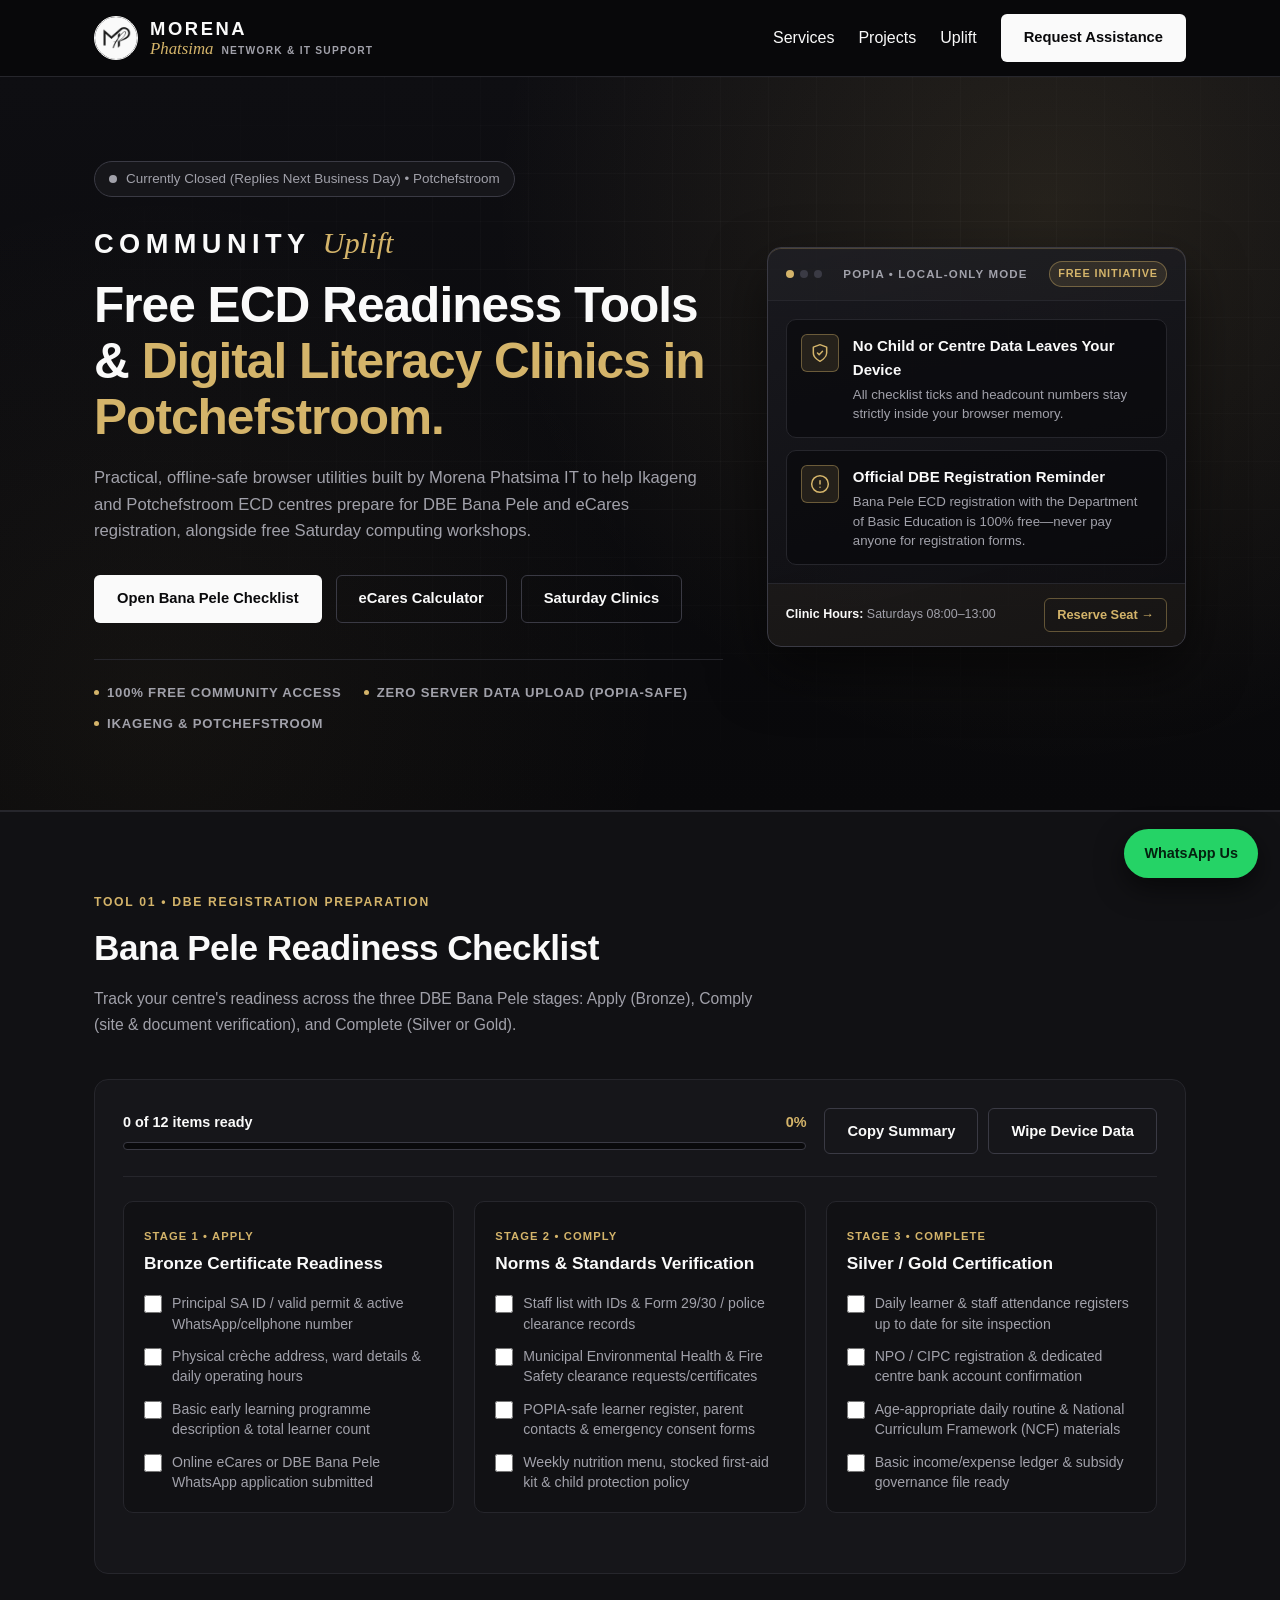
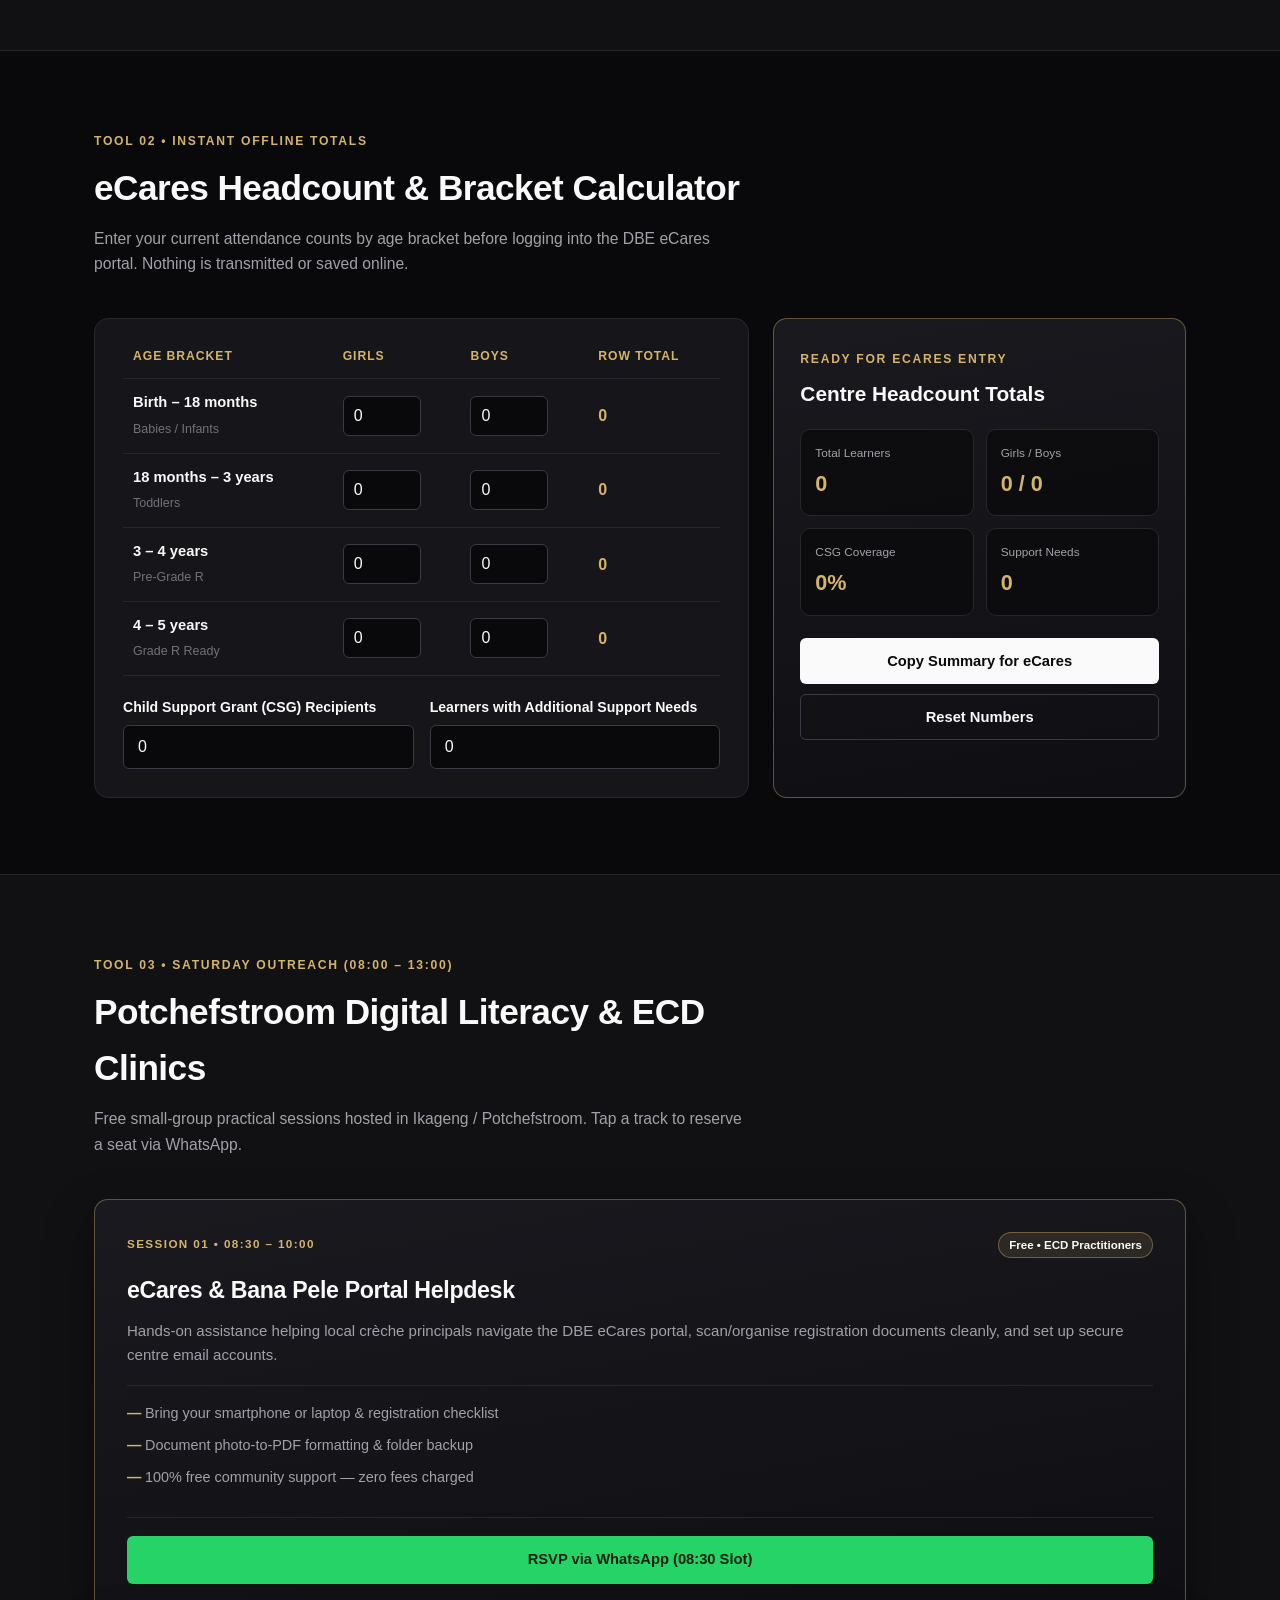
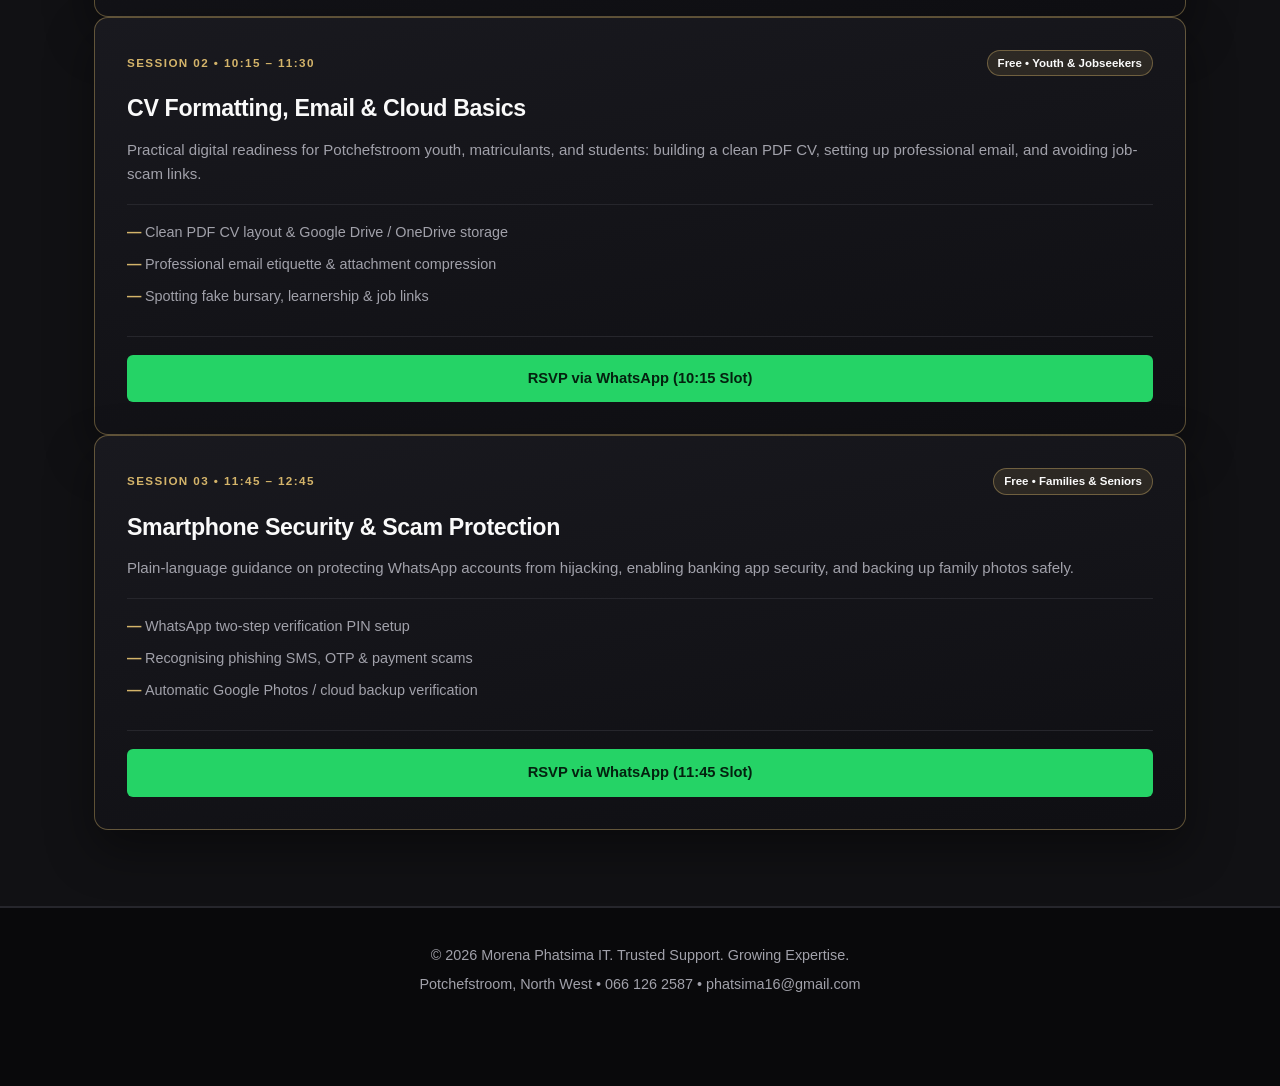
==== uplift.html @ 7398c0db "Complete 4-part visual upgrade and launch Community Uplift tools" ====
<!DOCTYPE html>
<html lang="en-ZA">
<head>
  <meta charset="UTF-8" />
  <meta name="viewport" content="width=device-width, initial-scale=1.0" />
  <title>Community Uplift &amp; ECD Digital Tools | Morena Phatsima IT Potchefstroom</title>
  <meta name="description" content="Free Bana Pele readiness checklist, eCares headcount calculator, and Saturday digital literacy clinic RSVPs for Potchefstroom and Ikageng ECD practitioners and youth." />
  <meta name="theme-color" content="#09090b" />
  <meta property="og:type" content="website" />
  <meta property="og:title" content="Community Uplift &amp; ECD Digital Tools | Morena Phatsima IT" />
  <meta property="og:description" content="Zero-storage Bana Pele readiness checklist, eCares headcount calculator, and free Saturday digital clinics in Potchefstroom." />
  <meta property="og:image" content="assets/brand/mp-cover-banner.jpeg" />
  <link rel="icon" type="image/jpeg" href="assets/brand/mp-logo-square.jpeg" />
  <link rel="stylesheet" href="css/styles.css" />
</head>
<body>
  <a href="#mainContent" class="skip-link">Skip to main content</a>

  <header class="site-header">
    <div class="container nav-container">
      <a href="index.html" class="brand-lockup" aria-label="Morena Phatsima IT Home">
        <img
          src="assets/brand/mp-logo-square.jpeg"
          alt="MP Monogram Logo"
          class="brand-logo"
          width="44"
          height="44"
          onerror="this.hidden=true; this.nextElementSibling.hidden=false;"
        />
        <span class="brand-monogram" hidden aria-hidden="true">MP</span>
        <span class="brand-wordmark">
          <span class="wordmark-main">MORENA</span>
          <span class="wordmark-sub-row">
            <span class="wordmark-script">Phatsima</span>
            <span class="wordmark-descriptor">NETWORK &amp; IT SUPPORT</span>
          </span>
        </span>
      </a>

      <button
        type="button"
        class="nav-toggle"
        id="navToggle"
        aria-expanded="false"
        aria-controls="primaryNav"
        aria-label="Open navigation menu"
      >
        <span class="nav-toggle-bar"></span>
        <span class="nav-toggle-bar"></span>
        <span class="nav-toggle-bar"></span>
      </button>

      <nav class="primary-nav" id="primaryNav" aria-label="Primary Navigation">
        <a href="index.html#services">Services</a>
        <a href="index.html#work">Projects</a>
        <a href="uplift.html" aria-current="page">Uplift</a>
        <a href="index.html#contact" class="btn btn-primary nav-cta">Request Assistance</a>
      </nav>
    </div>
  </header>

  <main id="mainContent">
    <section class="hero">
      <div class="hero-grid-bg" aria-hidden="true"></div>
      <div class="container hero-grid">
        <div class="hero-inner">
          <div class="status-pill" id="liveStatusPill" role="status" aria-live="polite">
            <span class="status-dot" aria-hidden="true"></span>
            <span id="liveStatusText">Serving Potchefstroom &amp; Surrounding Areas</span>
          </div>

          <div class="hero-identity" aria-hidden="true">
            <span class="hero-wordmark">COMMUNITY</span>
            <span class="hero-signature">Uplift</span>
          </div>

          <h1 class="hero-title">Free ECD Readiness Tools &amp; <span>Digital Literacy Clinics in Potchefstroom.</span></h1>

          <p class="hero-lead">
            Practical, offline-safe browser utilities built by Morena Phatsima IT to help Ikageng and Potchefstroom ECD centres prepare for DBE Bana Pele and eCares registration, alongside free Saturday computing workshops.
          </p>

          <div class="hero-actions">
            <a href="#checklist" class="btn btn-primary">Open Bana Pele Checklist</a>
            <a href="#calculator" class="btn btn-outline">eCares Calculator</a>
            <a href="#clinics" class="btn btn-outline">Saturday Clinics</a>
          </div>

          <ul class="hero-pillars" aria-label="Community Uplift Principles">
            <li>100% Free Community Access</li>
            <li>Zero Server Data Upload (POPIA-Safe)</li>
            <li>Ikageng &amp; Potchefstroom</li>
          </ul>
        </div>

        <aside class="hero-console" aria-label="Official DBE Notice and Privacy Guarantee">
          <div class="console-header">
            <div class="console-dots" aria-hidden="true">
              <span></span><span></span><span></span>
            </div>
            <span class="console-location">POPIA &bull; LOCAL-ONLY MODE</span>
            <span class="console-badge">FREE INITIATIVE</span>
          </div>

          <div class="console-body">
            <div class="console-item">
              <div class="console-icon" aria-hidden="true">
                <svg width="20" height="20" viewBox="0 0 24 24" fill="none" stroke="currentColor" stroke-width="1.8" stroke-linecap="round" stroke-linejoin="round">
                  <path d="M12 22s8-4 8-10V5l-8-3-8 3v7c0 6 8 10 8 10z"></path>
                  <path d="m9 12 2 2 4-4"></path>
                </svg>
              </div>
              <div class="console-item-text">
                <strong>No Child or Centre Data Leaves Your Device</strong>
                <span>All checklist ticks and headcount numbers stay strictly inside your browser memory.</span>
              </div>
            </div>

            <div class="console-item">
              <div class="console-icon" aria-hidden="true">
                <svg width="20" height="20" viewBox="0 0 24 24" fill="none" stroke="currentColor" stroke-width="1.8" stroke-linecap="round" stroke-linejoin="round">
                  <circle cx="12" cy="12" r="10"></circle>
                  <line x1="12" y1="8" x2="12" y2="12"></line>
                  <line x1="12" y1="16" x2="12.01" y2="16"></line>
                </svg>
              </div>
              <div class="console-item-text">
                <strong>Official DBE Registration Reminder</strong>
                <span>Bana Pele ECD registration with the Department of Basic Education is 100% free&mdash;never pay anyone for registration forms.</span>
              </div>
            </div>
          </div>

          <div class="console-footer">
            <div class="console-hours">
              <span><strong>Clinic Hours:</strong> Saturdays 08:00&ndash;13:00</span>
            </div>
            <a href="#clinics" class="console-trigger">Reserve Seat &rarr;</a>
          </div>
        </aside>
      </div>
    </section>

    <section id="checklist" class="section section-alt">
      <div class="container">
        <header class="section-header">
          <span class="eyebrow">Tool 01 &bull; DBE Registration Preparation</span>
          <h2>Bana Pele Readiness Checklist</h2>
          <p>Track your centre's readiness across the three DBE Bana Pele stages: Apply (Bronze), Comply (site &amp; document verification), and Complete (Silver or Gold).</p>
        </header>

        <div class="uplift-panel">
          <div class="uplift-toolbar">
            <div class="progress-wrap">
              <div class="progress-meta">
                <strong id="checklistCount">0 of 12 items ready</strong>
                <span id="checklistPercent">0%</span>
              </div>
              <div class="progress-track" role="progressbar" aria-valuemin="0" aria-valuemax="100" aria-valuenow="0" id="checklistBarWrap">
                <div class="progress-fill" id="checklistBar"></div>
              </div>
            </div>

            <div class="uplift-toolbar-actions">
              <button type="button" class="btn btn-outline" id="copyChecklistBtn">Copy Summary</button>
              <button type="button" class="btn btn-outline" id="resetChecklistBtn">Wipe Device Data</button>
            </div>
          </div>

          <div class="checklist-stages" id="banaPeleChecklist">
            <div class="stage-card">
              <div class="stage-header">
                <span class="stage-badge">STAGE 1 &bull; APPLY</span>
                <h3>Bronze Certificate Readiness</h3>
              </div>
              <label class="check-row"><input type="checkbox" data-item="Principal South African ID / valid permit &amp; active cellphone number" /><span>Principal SA ID / valid permit &amp; active WhatsApp/cellphone number</span></label>
              <label class="check-row"><input type="checkbox" data-item="Physical crèche address, ward details &amp; operating hours" /><span>Physical crèche address, ward details &amp; daily operating hours</span></label>
              <label class="check-row"><input type="checkbox" data-item="Basic programme description &amp; total enrolled children count" /><span>Basic early learning programme description &amp; total learner count</span></label>
              <label class="check-row"><input type="checkbox" data-item="Online eCares or DBE Bana Pele WhatsApp application submitted" /><span>Online eCares or DBE Bana Pele WhatsApp application submitted</span></label>
            </div>

            <div class="stage-card">
              <div class="stage-header">
                <span class="stage-badge">STAGE 2 &bull; COMPLY</span>
                <h3>Norms &amp; Standards Verification</h3>
              </div>
              <label class="check-row"><input type="checkbox" data-item="Staff list with IDs &amp; Form 29/30 / police clearance checks" /><span>Staff list with IDs &amp; Form 29/30 / police clearance records</span></label>
              <label class="check-row"><input type="checkbox" data-item="Municipal Environmental Health &amp; Fire Safety clearances" /><span>Municipal Environmental Health &amp; Fire Safety clearance requests/certificates</span></label>
              <label class="check-row"><input type="checkbox" data-item="POPIA-safe learner register, parent contacts &amp; emergency forms" /><span>POPIA-safe learner register, parent contacts &amp; emergency consent forms</span></label>
              <label class="check-row"><input type="checkbox" data-item="Weekly nutrition menu, first-aid kit &amp; child protection policy" /><span>Weekly nutrition menu, stocked first-aid kit &amp; child protection policy</span></label>
            </div>

            <div class="stage-card">
              <div class="stage-header">
                <span class="stage-badge">STAGE 3 &bull; COMPLETE</span>
                <h3>Silver / Gold Certification</h3>
              </div>
              <label class="check-row"><input type="checkbox" data-item="Daily attendance registers up to date for site inspection" /><span>Daily learner &amp; staff attendance registers up to date for site inspection</span></label>
              <label class="check-row"><input type="checkbox" data-item="NPO / CIPC registration &amp; centre bank account confirmation" /><span>NPO / CIPC registration &amp; dedicated centre bank account confirmation</span></label>
              <label class="check-row"><input type="checkbox" data-item="Age-appropriate daily programme &amp; NCF learning materials" /><span>Age-appropriate daily routine &amp; National Curriculum Framework (NCF) materials</span></label>
              <label class="check-row"><input type="checkbox" data-item="Financial recordkeeping &amp; subsidy governance file ready" /><span>Basic income/expense ledger &amp; subsidy governance file ready</span></label>
            </div>
          </div>

          <p class="uplift-status-msg" id="checklistStatus" role="status" aria-live="polite"></p>
        </div>
      </div>
    </section>

    <section id="calculator" class="section">
      <div class="container">
        <header class="section-header">
          <span class="eyebrow">Tool 02 &bull; Instant Offline Totals</span>
          <h2>eCares Headcount &amp; Bracket Calculator</h2>
          <p>Enter your current attendance counts by age bracket before logging into the DBE eCares portal. Nothing is transmitted or saved online.</p>
        </header>

        <div class="calc-layout">
          <div class="uplift-panel">
            <div class="calc-table-wrap">
              <table class="calc-table">
                <thead>
                  <tr>
                    <th scope="col">Age Bracket</th>
                    <th scope="col">Girls</th>
                    <th scope="col">Boys</th>
                    <th scope="col">Row Total</th>
                  </tr>
                </thead>
                <tbody>
                  <tr>
                    <td><strong>Birth &ndash; 18 months</strong><span>Babies / Infants</span></td>
                    <td><input type="number" min="0" max="500" value="0" class="calc-input" data-bracket="0-18m" data-gender="girls" aria-label="Birth to 18 months girls" /></td>
                    <td><input type="number" min="0" max="500" value="0" class="calc-input" data-bracket="0-18m" data-gender="boys" aria-label="Birth to 18 months boys" /></td>
                    <td class="calc-row-total" id="rowTotal-0-18m">0</td>
                  </tr>
                  <tr>
                    <td><strong>18 months &ndash; 3 years</strong><span>Toddlers</span></td>
                    <td><input type="number" min="0" max="500" value="0" class="calc-input" data-bracket="18m-3y" data-gender="girls" aria-label="18 months to 3 years girls" /></td>
                    <td><input type="number" min="0" max="500" value="0" class="calc-input" data-bracket="18m-3y" data-gender="boys" aria-label="18 months to 3 years boys" /></td>
                    <td class="calc-row-total" id="rowTotal-18m-3y">0</td>
                  </tr>
                  <tr>
                    <td><strong>3 &ndash; 4 years</strong><span>Pre-Grade R</span></td>
                    <td><input type="number" min="0" max="500" value="0" class="calc-input" data-bracket="3-4y" data-gender="girls" aria-label="3 to 4 years girls" /></td>
                    <td><input type="number" min="0" max="500" value="0" class="calc-input" data-bracket="3-4y" data-gender="boys" aria-label="3 to 4 years boys" /></td>
                    <td class="calc-row-total" id="rowTotal-3-4y">0</td>
                  </tr>
                  <tr>
                    <td><strong>4 &ndash; 5 years</strong><span>Grade R Ready</span></td>
                    <td><input type="number" min="0" max="500" value="0" class="calc-input" data-bracket="4-5y" data-gender="girls" aria-label="4 to 5 years girls" /></td>
                    <td><input type="number" min="0" max="500" value="0" class="calc-input" data-bracket="4-5y" data-gender="boys" aria-label="4 to 5 years boys" /></td>
                    <td class="calc-row-total" id="rowTotal-4-5y">0</td>
                  </tr>
                </tbody>
              </table>
            </div>

            <div class="calc-extra-row">
              <div class="form-group">
                <label for="csgCount">Child Support Grant (CSG) Recipients</label>
                <input type="number" id="csgCount" min="0" max="2000" value="0" />
              </div>
              <div class="form-group">
                <label for="specialNeedsCount">Learners with Additional Support Needs</label>
                <input type="number" id="specialNeedsCount" min="0" max="2000" value="0" />
              </div>
            </div>
          </div>

          <aside class="calc-summary-card" aria-label="Calculated eCares Summary">
            <span class="eyebrow">Ready for eCares Entry</span>
            <h3>Centre Headcount Totals</h3>

            <div class="stat-grid">
              <div class="stat-box">
                <span class="stat-label">Total Learners</span>
                <strong class="stat-value" id="totalLearners">0</strong>
              </div>
              <div class="stat-box">
                <span class="stat-label">Girls / Boys</span>
                <strong class="stat-value" id="genderSplit">0 / 0</strong>
              </div>
              <div class="stat-box">
                <span class="stat-label">CSG Coverage</span>
                <strong class="stat-value" id="csgPercent">0%</strong>
              </div>
              <div class="stat-box">
                <span class="stat-label">Support Needs</span>
                <strong class="stat-value" id="specialNeedsDisplay">0</strong>
              </div>
            </div>

            <div class="calc-actions">
              <button type="button" class="btn btn-primary btn-block" id="copyCalcBtn">Copy Summary for eCares</button>
              <button type="button" class="btn btn-outline btn-block" id="resetCalcBtn">Reset Numbers</button>
            </div>
            <p class="uplift-status-msg" id="calcStatus" role="status" aria-live="polite"></p>
          </aside>
        </div>
      </div>
    </section>

    <section id="clinics" class="section section-alt">
      <div class="container">
        <header class="section-header">
          <span class="eyebrow">Tool 03 &bull; Saturday Outreach (08:00 &ndash; 13:00)</span>
          <h2>Potchefstroom Digital Literacy &amp; ECD Clinics</h2>
          <p>Free small-group practical sessions hosted in Ikageng / Potchefstroom. Tap a track to reserve a seat via WhatsApp.</p>
        </header>

        <div class="work-grid">
          <article class="service-featured">
            <div>
              <div class="service-featured-meta">
                <span class="service-index">SESSION 01 &bull; 08:30 &ndash; 10:00</span>
                <span class="service-mode">Free &bull; ECD Practitioners</span>
              </div>
              <h3>eCares &amp; Bana Pele Portal Helpdesk</h3>
              <p class="service-desc">
                Hands-on assistance helping local crèche principals navigate the DBE eCares portal, scan/organise registration documents cleanly, and set up secure centre email accounts.
              </p>
              <ul class="service-list">
                <li>Bring your smartphone or laptop &amp; registration checklist</li>
                <li>Document photo-to-PDF formatting &amp; folder backup</li>
                <li>100% free community support &mdash; zero fees charged</li>
              </ul>
            </div>
            <div class="service-featured-footer">
              <a
                href="https://wa.me/27661262587?text=Hi%20Morena%20Phatsima%20IT%2C%20I%20would%20like%20to%20RSVP%20for%20the%20free%20Saturday%20ECD%20eCares%20%26%20Bana%20Pele%20Helpdesk%20(08%3A30)."
                target="_blank"
                rel="noopener noreferrer"
                class="btn btn-whatsapp btn-block"
              >
                RSVP via WhatsApp (08:30 Slot)
              </a>
            </div>
          </article>

          <article class="service-featured">
            <div>
              <div class="service-featured-meta">
                <span class="service-index">SESSION 02 &bull; 10:15 &ndash; 11:30</span>
                <span class="service-mode">Free &bull; Youth &amp; Jobseekers</span>
              </div>
              <h3>CV Formatting, Email &amp; Cloud Basics</h3>
              <p class="service-desc">
                Practical digital readiness for Potchefstroom youth, matriculants, and students: building a clean PDF CV, setting up professional email, and avoiding job-scam links.
              </p>
              <ul class="service-list">
                <li>Clean PDF CV layout &amp; Google Drive / OneDrive storage</li>
                <li>Professional email etiquette &amp; attachment compression</li>
                <li>Spotting fake bursary, learnership &amp; job links</li>
              </ul>
            </div>
            <div class="service-featured-footer">
              <a
                href="https://wa.me/27661262587?text=Hi%20Morena%20Phatsima%20IT%2C%20I%20would%20like%20to%20RSVP%20for%20the%20free%20Saturday%20Youth%20CV%20%26%20Cloud%20Basics%20Clinic%20(10%3A15)."
                target="_blank"
                rel="noopener noreferrer"
                class="btn btn-whatsapp btn-block"
              >
                RSVP via WhatsApp (10:15 Slot)
              </a>
            </div>
          </article>

          <article class="service-featured">
            <div>
              <div class="service-featured-meta">
                <span class="service-index">SESSION 03 &bull; 11:45 &ndash; 12:45</span>
                <span class="service-mode">Free &bull; Families &amp; Seniors</span>
              </div>
              <h3>Smartphone Security &amp; Scam Protection</h3>
              <p class="service-desc">
                Plain-language guidance on protecting WhatsApp accounts from hijacking, enabling banking app security, and backing up family photos safely.
              </p>
              <ul class="service-list">
                <li>WhatsApp two-step verification PIN setup</li>
                <li>Recognising phishing SMS, OTP &amp; payment scams</li>
                <li>Automatic Google Photos / cloud backup verification</li>
              </ul>
            </div>
            <div class="service-featured-footer">
              <a
                href="https://wa.me/27661262587?text=Hi%20Morena%20Phatsima%20IT%2C%20I%20would%20like%20to%20RSVP%20for%20the%20free%20Saturday%20Smartphone%20Security%20%26%20Scam%20Protection%20Clinic%20(11%3A45)."
                target="_blank"
                rel="noopener noreferrer"
                class="btn btn-whatsapp btn-block"
              >
                RSVP via WhatsApp (11:45 Slot)
              </a>
            </div>
          </article>
        </div>
      </div>
    </section>
  </main>

  <footer class="site-footer">
    <div class="container footer-inner">
      <p>&copy; <span id="currentYear"></span> Morena Phatsima IT. Trusted Support. Growing Expertise.</p>
      <p class="footer-meta">Potchefstroom, North West &bull; 066 126 2587 &bull; phatsima16@gmail.com</p>
    </div>
  </footer>

  <a
    href="https://wa.me/27661262587?text=Hi%20Morena%20Phatsima%20IT%2C%20I%20visited%20your%20Community%20Uplift%20page%20and%20have%20a%20question."
    target="_blank"
    rel="noopener noreferrer"
    class="floating-wa"
    aria-label="Chat with Morena Phatsima IT on WhatsApp"
  >
    WhatsApp Us
  </a>

  <script src="js/main.js"></script>
  <script src="js/uplift.js"></script>
</body>
</html>
---- css/styles.css ----
/* ==========================================================================
   MORENA PHATSIMA IT — Production Design System
   Minimalist Black & White Identity with Champagne-Gold Accents
   ========================================================================== */

:root {
  /* Core Palette */
  --bg-canvas: #09090b;
  --bg-surface: #111114;
  --bg-card: #16161a;
  --bg-card-hover: #1c1c21;

  /* Borders */
  --border-subtle: #26262c;
  --border-strong: #3a3a44;

  /* Brand Typography & Accents */
  --text-primary: #fafafa;
  --text-secondary: #a1a1aa;
  --text-muted: #71717a;

  --champagne: #d4b46a;
  --champagne-soft: rgba(212, 180, 106, 0.12);
  --champagne-border: rgba(212, 180, 106, 0.4);

  /* Action Colors (WCAG AA/AAA Contrast Verified) */
  --whatsapp-bg: #25d366;
  --whatsapp-hover: #1ebe5d;
  --whatsapp-text: #04210f;

  --status-open: #22c55e;
  --status-closed: #a1a1aa;
  --error-color: #f87171;

  /* Layout & Typography */
  --font-sans: -apple-system, BlinkMacSystemFont, "Segoe UI", Roboto, Inter, Helvetica, Arial, sans-serif;
  --font-script: "Brush Script MT", "Segoe Script", "Snell Roundhand", Georgia, serif;
  --container-max: 1140px;
  --radius-sm: 6px;
  --radius-md: 10px;
  --radius-lg: 14px;
  --transition: 0.2s ease;
}

/* Reset & Base */
*,
*::before,
*::after {
  box-sizing: border-box;
  margin: 0;
  padding: 0;
}

html {
  scroll-behavior: smooth;
  scroll-padding-top: 84px;
}

body {
  font-family: var(--font-sans);
  background-color: var(--bg-canvas);
  color: var(--text-primary);
  line-height: 1.6;
  -webkit-font-smoothing: antialiased;
}

img {
  max-width: 100%;
  display: block;
}

[hidden] {
  display: none !important;
}

a {
  color: inherit;
  text-decoration: none;
}

button,
input,
select,
textarea {
  font-family: inherit;
  font-size: 1rem;
  color: inherit;
}

/* Keyboard Accessibility */
:focus-visible {
  outline: 2px solid var(--champagne);
  outline-offset: 3px;
}

.skip-link {
  position: absolute;
  top: -100px;
  left: 16px;
  background: var(--text-primary);
  color: var(--bg-canvas);
  padding: 10px 16px;
  border-radius: var(--radius-sm);
  font-weight: 700;
  z-index: 999;
  transition: top 0.15s ease;
}

.skip-link:focus {
  top: 16px;
}

.container {
  width: 100%;
  max-width: var(--container-max);
  margin: 0 auto;
  padding: 0 24px;
}

/* ==========================================================================
   Header & Brand Lockup
   ========================================================================== */

.site-header {
  position: sticky;
  top: 0;
  z-index: 100;
  background: rgba(9, 9, 11, 0.92);
  backdrop-filter: blur(12px);
  border-bottom: 1px solid var(--border-subtle);
}

.nav-container {
  display: flex;
  align-items: center;
  justify-content: space-between;
  min-height: 76px;
  gap: 16px;
}

.brand-lockup {
  display: flex;
  align-items: center;
  gap: 12px;
}

.brand-logo,
.brand-monogram {
  width: 44px;
  height: 44px;
  border-radius: 50%;
  flex-shrink: 0;
  border: 1.5px solid var(--text-primary);
}

.brand-logo {
  object-fit: cover;
  background: #ffffff;
}

.brand-monogram {
  display: grid;
  place-items: center;
  background: #ffffff;
  color: #09090b;
  font-weight: 900;
  font-size: 1rem;
  letter-spacing: -0.04em;
}

.brand-wordmark {
  display: flex;
  flex-direction: column;
  line-height: 1.05;
}

.wordmark-main {
  font-weight: 900;
  font-size: 1.15rem;
  letter-spacing: 0.14em;
  color: var(--text-primary);
}

.wordmark-sub-row {
  display: flex;
  align-items: baseline;
  gap: 8px;
  margin-top: 2px;
}

.wordmark-script {
  font-family: var(--font-script);
  font-style: italic;
  font-size: 1.05rem;
  color: var(--champagne);
}

.wordmark-descriptor {
  font-size: 0.64rem;
  font-weight: 700;
  letter-spacing: 0.12em;
  color: var(--text-secondary);
  text-transform: uppercase;
}

/* Primary Navigation */
.primary-nav {
  display: flex;
  align-items: center;
  gap: 24px;
}

.nav-link {
  font-size: 0.9rem;
  font-weight: 500;
  color: var(--text-secondary);
  transition: color var(--transition);
}

.nav-link:hover {
  color: var(--text-primary);
}

/* Mobile Hamburger Toggle */
.nav-toggle {
  display: none;
  background: transparent;
  border: 1px solid var(--border-subtle);
  border-radius: var(--radius-sm);
  width: 44px;
  height: 44px;
  align-items: center;
  justify-content: center;
  cursor: pointer;
}

.hamburger,
.hamburger::before,
.hamburger::after {
  display: block;
  width: 20px;
  height: 2px;
  background: var(--text-primary);
  position: relative;
  transition: transform 0.2s ease, background 0.2s ease;
}

.hamburger::before,
.hamburger::after {
  content: "";
  position: absolute;
  left: 0;
}

.hamburger::before {
  top: -6px;
}

.hamburger::after {
  top: 6px;
}

/* ==========================================================================
   Buttons
   ========================================================================== */

.btn {
  display: inline-flex;
  align-items: center;
  justify-content: center;
  gap: 8px;
  min-height: 46px;
  padding: 11px 22px;
  border-radius: var(--radius-sm);
  font-weight: 600;
  font-size: 0.92rem;
  cursor: pointer;
  border: 1px solid transparent;
  transition: background-color var(--transition), border-color var(--transition), color var(--transition), transform 0.12s ease;
}

.btn:active {
  transform: translateY(1px);
}

.btn-sm {
  min-height: 38px;
  padding: 8px 16px;
  font-size: 0.85rem;
}

.btn-block {
  width: 100%;
}

.btn-primary {
  background: var(--text-primary);
  color: var(--bg-canvas);
}

.btn-primary:hover {
  background: var(--champagne);
  color: var(--bg-canvas);
}

.btn-whatsapp {
  background: var(--whatsapp-bg);
  color: var(--whatsapp-text);
  font-weight: 700;
}

.btn-whatsapp:hover {
  background: var(--whatsapp-hover);
}

.btn-outline {
  background: transparent;
  border-color: var(--border-strong);
  color: var(--text-primary);
}

.btn-outline:hover {
  border-color: var(--champagne);
  color: var(--champagne);
}

/* ==========================================================================
   Hero Section
   ========================================================================== */

.hero {
  position: relative;
  overflow: hidden;
  padding: 84px 0 76px;
  border-bottom: 1px solid var(--border-subtle);
  background:
    radial-gradient(circle at 82% 18%, rgba(212, 180, 106, 0.12), transparent 46%),
    radial-gradient(circle at 12% 85%, rgba(212, 180, 106, 0.05), transparent 40%),
    linear-gradient(180deg, #0e0e12 0%, #09090b 100%);
}

.hero-grid-bg {
  position: absolute;
  inset: 0;
  pointer-events: none;
  background-image:
    linear-gradient(to right, rgba(255, 255, 255, 0.025) 1px, transparent 1px),
    linear-gradient(to bottom, rgba(255, 255, 255, 0.025) 1px, transparent 1px);
  background-size: 48px 48px;
  mask-image: radial-gradient(ellipse at 65% 35%, #000 20%, transparent 75%);
  -webkit-mask-image: radial-gradient(ellipse at 65% 35%, #000 20%, transparent 75%);
}

.hero-grid {
  position: relative;
  z-index: 1;
  display: grid;
  grid-template-columns: minmax(0, 1.2fr) minmax(320px, 0.8fr);
  gap: 44px;
  align-items: center;
}

.hero-inner {
  max-width: 680px;
}

.status-pill {
  display: inline-flex;
  align-items: center;
  gap: 9px;
  padding: 6px 14px;
  border-radius: 999px;
  background: var(--bg-card);
  border: 1px solid var(--border-strong);
  font-size: 0.84rem;
  color: var(--text-secondary);
  margin-bottom: 22px;
}

.status-dot {
  width: 8px;
  height: 8px;
  border-radius: 50%;
  background: var(--status-closed);
  flex-shrink: 0;
}

.status-pill.is-open .status-dot {
  background: var(--status-open);
  box-shadow: 0 0 0 4px rgba(34, 197, 94, 0.16);
}

.hero-identity {
  display: flex;
  align-items: baseline;
  gap: 12px;
  margin-bottom: 10px;
}

.hero-wordmark {
  font-size: clamp(1.3rem, 2.5vw, 1.7rem);
  font-weight: 900;
  letter-spacing: 0.2em;
  color: var(--text-primary);
}

.hero-signature {
  font-family: var(--font-script);
  font-style: italic;
  font-size: clamp(1.4rem, 2.8vw, 1.9rem);
  color: var(--champagne);
}

.hero-title {
  font-size: clamp(2rem, 4.1vw, 3.1rem);
  font-weight: 800;
  line-height: 1.13;
  letter-spacing: -0.02em;
  margin-bottom: 20px;
}

.hero-title span {
  color: var(--champagne);
}

.hero-lead {
  font-size: 1.04rem;
  color: var(--text-secondary);
  max-width: 620px;
  margin-bottom: 30px;
}

.hero-actions {
  display: flex;
  flex-wrap: wrap;
  gap: 14px;
  margin-bottom: 36px;
}

.hero-pillars {
  list-style: none;
  display: flex;
  flex-wrap: wrap;
  gap: 10px 22px;
  padding-top: 22px;
  border-top: 1px solid var(--border-subtle);
  font-size: 0.82rem;
  font-weight: 600;
  letter-spacing: 0.06em;
  text-transform: uppercase;
  color: var(--text-secondary);
}

.hero-pillars li {
  display: flex;
  align-items: center;
  gap: 8px;
}

.hero-pillars li::before {
  content: "";
  width: 5px;
  height: 5px;
  background: var(--champagne);
  border-radius: 50%;
}

/* Hero Dispatch & Capability Console */
.hero-console {
  background: linear-gradient(165deg, rgba(25, 25, 31, 0.94) 0%, rgba(13, 13, 16, 0.98) 100%);
  border: 1px solid var(--border-strong);
  border-radius: var(--radius-lg);
  box-shadow:
    0 24px 56px rgba(0, 0, 0, 0.55),
    inset 0 1px 0 rgba(212, 180, 106, 0.25);
  overflow: hidden;
}

.console-header {
  display: flex;
  align-items: center;
  justify-content: space-between;
  gap: 10px;
  padding: 13px 18px;
  background: rgba(255, 255, 255, 0.02);
  border-bottom: 1px solid var(--border-subtle);
}

.console-dots {
  display: flex;
  gap: 6px;
}

.console-dots span {
  width: 8px;
  height: 8px;
  border-radius: 50%;
  background: var(--border-strong);
}

.console-dots span:first-child {
  background: var(--champagne);
}

.console-location {
  font-size: 0.72rem;
  font-weight: 700;
  letter-spacing: 0.1em;
  color: var(--text-secondary);
}

.console-badge {
  font-size: 0.68rem;
  font-weight: 700;
  letter-spacing: 0.08em;
  padding: 3px 8px;
  border-radius: 999px;
  color: var(--champagne);
  background: var(--champagne-soft);
  border: 1px solid var(--champagne-border);
}

.console-body {
  padding: 18px;
  display: grid;
  gap: 12px;
}

.console-item {
  display: flex;
  align-items: flex-start;
  gap: 14px;
  padding: 14px;
  border-radius: var(--radius-md);
  background: rgba(9, 9, 11, 0.65);
  border: 1px solid var(--border-subtle);
  transition: border-color var(--transition), transform var(--transition);
}

.console-item:hover {
  border-color: var(--champagne-border);
  transform: translateY(-1px);
}

.console-icon {
  width: 38px;
  height: 38px;
  border-radius: var(--radius-sm);
  display: grid;
  place-items: center;
  flex-shrink: 0;
  color: var(--champagne);
  background: var(--champagne-soft);
  border: 1px solid var(--champagne-border);
}

.console-item-text {
  display: grid;
  gap: 3px;
}

.console-item-text strong {
  font-size: 0.94rem;
  font-weight: 700;
  color: var(--text-primary);
}

.console-item-text span {
  font-size: 0.83rem;
  line-height: 1.45;
  color: var(--text-secondary);
}

.console-footer {
  display: flex;
  align-items: center;
  justify-content: space-between;
  gap: 12px;
  padding: 14px 18px;
  background: rgba(212, 180, 106, 0.05);
  border-top: 1px solid var(--border-subtle);
}

.console-hours {
  display: flex;
  flex-wrap: wrap;
  gap: 6px 14px;
  font-size: 0.78rem;
  color: var(--text-secondary);
}

.console-hours strong {
  color: var(--text-primary);
}

.console-trigger {
  background: none;
  border: 1px solid var(--champagne-border);
  color: var(--champagne);
  font-size: 0.8rem;
  font-weight: 700;
  padding: 6px 12px;
  border-radius: var(--radius-sm);
  cursor: pointer;
  white-space: nowrap;
  transition: background-color var(--transition), color var(--transition);
}

.console-trigger:hover {
  background: var(--champagne);
  color: #09090b;
}

@media (max-width: 960px) {
  .hero-grid {
    grid-template-columns: 1fr;
    gap: 32px;
  }
}

@media (max-width: 480px) {
  .console-header,
  .console-footer {
    flex-wrap: wrap;
  }
}

/* Hero Dispatch & Capability Console */
.hero-console {
  background: linear-gradient(165deg, rgba(25, 25, 31, 0.94) 0%, rgba(13, 13, 16, 0.98) 100%);
  border: 1px solid var(--border-strong);
  border-radius: var(--radius-lg);
  box-shadow:
    0 24px 56px rgba(0, 0, 0, 0.55),
    inset 0 1px 0 rgba(212, 180, 106, 0.25);
  overflow: hidden;
}

.console-header {
  display: flex;
  align-items: center;
  justify-content: space-between;
  gap: 10px;
  padding: 13px 18px;
  background: rgba(255, 255, 255, 0.02);
  border-bottom: 1px solid var(--border-subtle);
}

.console-dots {
  display: flex;
  gap: 6px;
}

.console-dots span {
  width: 8px;
  height: 8px;
  border-radius: 50%;
  background: var(--border-strong);
}

.console-dots span:first-child {
  background: var(--champagne);
}

.console-location {
  font-size: 0.72rem;
  font-weight: 700;
  letter-spacing: 0.1em;
  color: var(--text-secondary);
}

.console-badge {
  font-size: 0.68rem;
  font-weight: 700;
  letter-spacing: 0.08em;
  padding: 3px 8px;
  border-radius: 999px;
  color: var(--champagne);
  background: var(--champagne-soft);
  border: 1px solid var(--champagne-border);
}

.console-body {
  padding: 18px;
  display: grid;
  gap: 12px;
}

.console-item {
  display: flex;
  align-items: flex-start;
  gap: 14px;
  padding: 14px;
  border-radius: var(--radius-md);
  background: rgba(9, 9, 11, 0.65);
  border: 1px solid var(--border-subtle);
  transition: border-color var(--transition), transform var(--transition);
}

.console-item:hover {
  border-color: var(--champagne-border);
  transform: translateY(-1px);
}

.console-icon {
  width: 38px;
  height: 38px;
  border-radius: var(--radius-sm);
  display: grid;
  place-items: center;
  flex-shrink: 0;
  color: var(--champagne);
  background: var(--champagne-soft);
  border: 1px solid var(--champagne-border);
}

.console-item-text {
  display: grid;
  gap: 3px;
}

.console-item-text strong {
  font-size: 0.94rem;
  font-weight: 700;
  color: var(--text-primary);
}

.console-item-text span {
  font-size: 0.83rem;
  line-height: 1.45;
  color: var(--text-secondary);
}

.console-footer {
  display: flex;
  align-items: center;
  justify-content: space-between;
  gap: 12px;
  padding: 14px 18px;
  background: rgba(212, 180, 106, 0.05);
  border-top: 1px solid var(--border-subtle);
}

.console-hours {
  display: flex;
  flex-wrap: wrap;
  gap: 6px 14px;
  font-size: 0.78rem;
  color: var(--text-secondary);
}

.console-hours strong {
  color: var(--text-primary);
}

.console-trigger {
  background: none;
  border: 1px solid var(--champagne-border);
  color: var(--champagne);
  font-size: 0.8rem;
  font-weight: 700;
  padding: 6px 12px;
  border-radius: var(--radius-sm);
  cursor: pointer;
  white-space: nowrap;
  transition: background-color var(--transition), color var(--transition);
}

.console-trigger:hover {
  background: var(--champagne);
  color: #09090b;
}

@media (max-width: 960px) {
  .hero-grid {
    grid-template-columns: 1fr;
    gap: 32px;
  }
}

@media (max-width: 480px) {
  .console-header,
  .console-footer {
    flex-wrap: wrap;
  }
}

/* ==========================================================================
   Sections & Headings
   ========================================================================== */

.section {
  padding: 76px 0;
}

.section-alt {
  background-color: var(--bg-surface);
  border-top: 1px solid var(--border-subtle);
  border-bottom: 1px solid var(--border-subtle);
}

.section-header {
  max-width: 660px;
  margin-bottom: 42px;
}

.eyebrow {
  display: inline-block;
  font-size: 0.76rem;
  font-weight: 700;
  letter-spacing: 0.14em;
  text-transform: uppercase;
  color: var(--champagne);
  margin-bottom: 8px;
}

.section-header h2 {
  font-size: clamp(1.65rem, 3vw, 2.2rem);
  font-weight: 800;
  letter-spacing: -0.015em;
  margin-bottom: 10px;
}

.section-header p {
  color: var(--text-secondary);
  font-size: 0.98rem;
}

/* ==========================================================================
   Problem-to-Service Matcher
   ========================================================================== */

.match-grid {
  display: grid;
  grid-template-columns: repeat(auto-fit, minmax(250px, 1fr));
  gap: 18px;
}

.match-card {
  position: relative;
  text-align: left;
  background: var(--bg-card);
  border: 1px solid var(--border-subtle);
  border-top: 2px solid var(--border-strong);
  border-radius: var(--radius-md);
  padding: 24px;
  display: flex;
  flex-direction: column;
  justify-content: space-between;
  gap: 16px;
  cursor: pointer;
  transition: border-color var(--transition), background-color var(--transition), transform var(--transition);
}

.match-card:hover {
  border-color: var(--champagne-border);
  border-top-color: var(--champagne);
  background: var(--bg-card-hover);
  transform: translateY(-2px);
}

.match-top {
  display: flex;
  align-items: center;
  justify-content: space-between;
  gap: 10px;
}

.match-step {
  font-size: 0.72rem;
  font-weight: 800;
  letter-spacing: 0.08em;
  padding: 2px 8px;
  border-radius: var(--radius-sm);
  color: var(--champagne);
  background: var(--champagne-soft);
  border: 1px solid var(--champagne-border);
}

.match-label {
  font-size: 0.74rem;
  font-weight: 700;
  text-transform: uppercase;
  letter-spacing: 0.1em;
  color: var(--champagne);
}

.match-card h3 {
  font-size: 1rem;
  font-weight: 600;
  line-height: 1.48;
  color: var(--text-primary);
}

.match-cta {
  font-size: 0.85rem;
  font-weight: 600;
  color: var(--text-secondary);
  transition: color var(--transition);
}

.match-card:hover .match-cta {
  color: var(--champagne);
}

/* ==========================================================================
   Asymmetric Editorial Services
   ========================================================================== */

.services-editorial {
  display: grid;
  grid-template-columns: minmax(0, 0.95fr) minmax(0, 1.15fr);
  gap: 28px;
  align-items: start;
}

.service-featured {
  background: linear-gradient(170deg, rgba(26, 26, 32, 0.96) 0%, rgba(15, 15, 19, 0.98) 100%);
  border: 1px solid var(--champagne-border);
  border-radius: var(--radius-lg);
  padding: 32px;
  display: flex;
  flex-direction: column;
  justify-content: space-between;
  gap: 28px;
  box-shadow: 0 20px 48px rgba(0, 0, 0, 0.4);
}

.service-featured-meta {
  display: flex;
  align-items: center;
  justify-content: space-between;
  flex-wrap: wrap;
  gap: 8px;
  margin-bottom: 14px;
}

.service-index {
  font-size: 0.73rem;
  font-weight: 800;
  letter-spacing: 0.12em;
  color: var(--champagne);
}

.service-mode {
  font-size: 0.72rem;
  font-weight: 700;
  padding: 3px 10px;
  border-radius: 999px;
  background: var(--champagne-soft);
  border: 1px solid var(--champagne-border);
  color: var(--text-primary);
}

.service-featured h3 {
  font-size: 1.45rem;
  font-weight: 800;
  letter-spacing: -0.015em;
  margin-bottom: 10px;
}

.service-desc {
  font-size: 0.94rem;
  color: var(--text-secondary);
  margin-bottom: 18px;
}

.service-list {
  list-style: none;
  border-top: 1px solid var(--border-subtle);
  padding-top: 16px;
  display: flex;
  flex-direction: column;
  gap: 9px;
  font-size: 0.9rem;
  color: var(--text-secondary);
}

.service-list li {
  padding-left: 18px;
  position: relative;
}

.service-list li::before {
  content: "\2014";
  position: absolute;
  left: 0;
  color: var(--champagne);
  font-weight: 700;
}

.service-featured-footer {
  padding-top: 18px;
  border-top: 1px solid var(--border-subtle);
  display: grid;
  gap: 12px;
}

.service-guarantee {
  font-size: 0.82rem;
  color: var(--text-secondary);
}

.service-drawers {
  display: flex;
  flex-direction: column;
  gap: 12px;
}

.service-drawer {
  background: var(--bg-card);
  border: 1px solid var(--border-subtle);
  border-radius: var(--radius-md);
  transition: border-color var(--transition), background-color var(--transition);
}

.service-drawer:hover,
.service-drawer[open] {
  border-color: var(--champagne-border);
}

.service-drawer summary {
  list-style: none;
  cursor: pointer;
  padding: 20px 22px;
  display: flex;
  align-items: center;
  justify-content: space-between;
  gap: 16px;
}

.service-drawer summary::-webkit-details-marker {
  display: none;
}

.drawer-heading {
  display: flex;
  align-items: flex-start;
  gap: 14px;
}

.drawer-num {
  font-size: 0.78rem;
  font-weight: 800;
  letter-spacing: 0.08em;
  color: var(--champagne);
  padding-top: 3px;
  flex-shrink: 0;
}

.drawer-heading h3 {
  font-size: 1.08rem;
  font-weight: 700;
  color: var(--text-primary);
  margin-bottom: 3px;
}

.drawer-sub {
  display: block;
  font-size: 0.86rem;
  color: var(--text-secondary);
  line-height: 1.4;
}

.drawer-icon {
  font-size: 1.35rem;
  font-weight: 400;
  color: var(--champagne);
  line-height: 1;
  transition: transform var(--transition);
  flex-shrink: 0;
}

.service-drawer[open] .drawer-icon {
  transform: rotate(45deg);
}

.drawer-body {
  padding: 0 22px 22px 50px;
  display: grid;
  gap: 16px;
}

.drawer-body p {
  font-size: 0.92rem;
  color: var(--text-secondary);
}

.drawer-body .btn {
  justify-self: start;
}

@media (max-width: 900px) {
  .services-editorial {
    grid-template-columns: 1fr;
  }
}

@media (max-width: 520px) {
  .service-featured {
    padding: 24px;
  }

  .drawer-body {
    padding: 0 18px 20px 18px;
  }
}

/* ==========================================================================
   Projects & Products

.work-grid {
  display: grid;
  grid-template-columns: repeat(auto-fit, minmax(320px, 1fr));
  gap: 22px;
}

.work-card {
  background: var(--bg-card);
  border: 1px solid var(--border-subtle);
  border-left: 3px solid var(--champagne);
  border-radius: var(--radius-md);
  padding: 30px;
  display: flex;
  flex-direction: column;
  justify-content: space-between;
}

.work-card-dev {
  border-left-color: var(--text-primary);
}

.work-tag {
  display: inline-block;
  font-size: 0.76rem;
  font-weight: 700;
  letter-spacing: 0.1em;
  text-transform: uppercase;
  color: var(--champagne);
  margin-bottom: 8px;
}

.work-card h3 {
  font-size: 1.35rem;
  margin-bottom: 12px;
}

.work-card p {
  color: var(--text-secondary);
  font-size: 0.95rem;
  margin-bottom: 16px;
}

.work-highlights {
  list-style: none;
  display: flex;
  flex-direction: column;
  gap: 8px;
  font-size: 0.88rem;
  color: var(--text-primary);
}

.work-highlights li::before {
  content: "✓ ";
  color: var(--champagne);
  font-weight: 700;
}

.work-status {
  margin-top: 18px;
  margin-bottom: 0 !important;
  padding-top: 14px;
  border-top: 1px solid var(--border-subtle);
  font-size: 0.82rem !important;
  color: var(--text-muted) !important;
}

/* ==========================================================================
   FAQ Accordion
   ========================================================================== */

.faq-wrapper {
  max-width: 820px;
}

.faq-list {
  display: flex;
  flex-direction: column;
  gap: 14px;
}

.faq-item {
  background: var(--bg-card);
  border: 1px solid var(--border-subtle);
  border-radius: var(--radius-md);
  padding: 20px 24px;
}

.faq-item[open] {
  border-color: var(--champagne-border);
}

.faq-item summary {
  font-weight: 600;
  font-size: 1.02rem;
  cursor: pointer;
  list-style: none;
  display: flex;
  justify-content: space-between;
  align-items: center;
  gap: 16px;
}

.faq-item summary::-webkit-details-marker {
  display: none;
}

.faq-item summary::after {
  content: "+";
  font-size: 1.3rem;
  color: var(--champagne);
  font-weight: 400;
  line-height: 1;
}

.faq-item[open] summary::after {
  content: "−";
}

.faq-item p {
  margin-top: 14px;
  padding-top: 14px;
  border-top: 1px solid var(--border-subtle);
  color: var(--text-secondary);
  font-size: 0.94rem;
}

/* ==========================================================================
   Contact & Enquiry Form
   ========================================================================== */

.contact-grid {
  display: grid;
  grid-template-columns: 1fr 1.25fr;
  gap: 28px;
  align-items: start;
}

.contact-details,
.enquiry-form {
  background: var(--bg-card);
  border: 1px solid var(--border-subtle);
  border-radius: var(--radius-md);
  padding: 30px;
}

.contact-details h3 {
  font-size: 1.2rem;
  margin-bottom: 20px;
}

.detail-list {
  display: flex;
  flex-direction: column;
  gap: 16px;
  margin-bottom: 26px;
}

.detail-list dt {
  font-size: 0.76rem;
  font-weight: 700;
  text-transform: uppercase;
  letter-spacing: 0.08em;
  color: var(--champagne);
  margin-bottom: 2px;
}

.detail-list dd {
  font-size: 0.98rem;
  color: var(--text-primary);
}

.detail-list a:hover {
  text-decoration: underline;
  color: var(--champagne);
}

.hours-card {
  background: var(--bg-surface);
  border: 1px solid var(--border-subtle);
  border-radius: var(--radius-sm);
  padding: 18px;
}

.hours-card h4 {
  font-size: 0.9rem;
  text-transform: uppercase;
  letter-spacing: 0.08em;
  margin-bottom: 12px;
}

.hours-list div {
  display: flex;
  justify-content: space-between;
  padding: 6px 0;
  border-bottom: 1px solid var(--border-subtle);
  font-size: 0.9rem;
}

.hours-list div:last-child {
  border-bottom: none;
}

.hours-list dt {
  color: var(--text-secondary);
}

.hours-list dd {
  font-weight: 600;
}

.hours-note {
  margin-top: 10px;
  font-size: 0.8rem;
  color: var(--text-muted);
}

/* Form Elements */
.form-row {
  display: grid;
  grid-template-columns: 1fr 1fr;
  gap: 16px;
}

.form-group {
  margin-bottom: 18px;
}

.form-group label {
  display: block;
  font-size: 0.88rem;
  font-weight: 600;
  margin-bottom: 6px;
  color: var(--text-primary);
}

.form-group label span {
  color: var(--champagne);
}

.form-group input,
.form-group select,
.form-group textarea {
  width: 100%;
  min-height: 44px;
  padding: 10px 14px;
  background: var(--bg-canvas);
  border: 1px solid var(--border-strong);
  border-radius: var(--radius-sm);
  color: var(--text-primary);
  transition: border-color var(--transition);
}

.form-group input:focus,
.form-group select:focus,
.form-group textarea:focus {
  border-color: var(--champagne);
  outline: none;
}

.form-group input.has-error,
.form-group textarea.has-error {
  border-color: var(--error-color);
}

.field-error {
  display: block;
  font-size: 0.8rem;
  color: var(--error-color);
  margin-top: 4px;
  min-height: 1.1em;
}

.form-helper {
  margin-top: 14px;
  font-size: 0.84rem;
  color: var(--text-secondary);
  text-align: center;
}

.form-helper a {
  color: var(--champagne);
  text-decoration: underline;
}

/* ==========================================================================
   Footer & Floating CTA
   ========================================================================== */

.site-footer {
  border-top: 1px solid var(--border-subtle);
  padding: 36px 0 90px;
  text-align: center;
}

.footer-inner p {
  font-size: 0.9rem;
  color: var(--text-secondary);
}

.footer-meta {
  margin-top: 6px;
  font-size: 0.82rem;
  color: var(--text-muted);
}

.floating-wa {
  position: fixed;
  right: 22px;
  bottom: 22px;
  z-index: 90;
  background: var(--whatsapp-bg);
  color: var(--whatsapp-text);
  font-weight: 700;
  font-size: 0.9rem;
  padding: 13px 20px;
  border-radius: 999px;
  box-shadow: 0 10px 28px rgba(0, 0, 0, 0.55);
  transition: background-color var(--transition), transform var(--transition);
}

.floating-wa:hover {
  background: var(--whatsapp-hover);
  transform: translateY(-2px);
}

/* ==========================================================================
   Responsive Breakpoints & Reduced Motion
   ========================================================================== */

@media (max-width: 860px) {
  .nav-toggle {
    display: inline-flex;
  }

  .primary-nav {
    position: absolute;
    top: 76px;
    left: 0;
    right: 0;
    background: var(--bg-surface);
    border-bottom: 1px solid var(--border-subtle);
    flex-direction: column;
    align-items: stretch;
    padding: 20px 24px;
    gap: 14px;
    display: none;
  }

  .primary-nav.is-open {
    display: flex;
  }

  .contact-grid {
    grid-template-columns: 1fr;
  }
}

@media (max-width: 580px) {
  .form-row {
    grid-template-columns: 1fr;
    gap: 0;
  }

  .hero {
    padding: 60px 0 54px;
  }

  .wordmark-descriptor {
    display: none;
  }
}

@media (prefers-reduced-motion: reduce) {
  html {
    scroll-behavior: auto;
  }

  *,
  *::before,
  *::after {
    transition-duration: 0.01ms !important;
    animation-duration: 0.01ms !important;
  }
}
/* Enquiry Submission Fallback Panel */
.enquiry-fallback {
  margin-top: 18px;
  padding: 16px;
  border-radius: var(--radius-md);
  background: rgba(212, 180, 106, 0.08);
  border: 1px solid var(--champagne-border);
  display: grid;
  gap: 12px;
}

.fallback-title {
  font-size: 0.88rem;
  font-weight: 600;
  color: var(--text-primary);
}

.fallback-actions {
  display: flex;
  flex-wrap: wrap;
  gap: 10px;
}

.fallback-actions .btn {
  padding: 9px 14px;
  font-size: 0.86rem;
}
/* ==========================================================================
   Community Uplift Tools (uplift.html)
   ========================================================================== */

.uplift-panel {
  background: var(--bg-card);
  border: 1px solid var(--border-subtle);
  border-radius: var(--radius-lg);
  padding: 28px;
}

.uplift-toolbar {
  display: flex;
  flex-wrap: wrap;
  align-items: center;
  justify-content: space-between;
  gap: 18px;
  padding-bottom: 22px;
  margin-bottom: 24px;
  border-bottom: 1px solid var(--border-subtle);
}

.progress-wrap {
  flex: 1 1 280px;
  display: grid;
  gap: 8px;
}

.progress-meta {
  display: flex;
  justify-content: space-between;
  font-size: 0.9rem;
}

.progress-meta span {
  color: var(--champagne);
  font-weight: 700;
}

.progress-track {
  height: 8px;
  border-radius: 999px;
  background: var(--bg-canvas);
  border: 1px solid var(--border-strong);
  overflow: hidden;
}

.progress-fill {
  height: 100%;
  width: 0%;
  background: var(--champagne);
  transition: width 0.25s ease;
}

.uplift-toolbar-actions {
  display: flex;
  flex-wrap: wrap;
  gap: 10px;
}

.checklist-stages {
  display: grid;
  grid-template-columns: repeat(auto-fit, minmax(280px, 1fr));
  gap: 20px;
}

.stage-card {
  background: var(--bg-surface);
  border: 1px solid var(--border-subtle);
  border-radius: var(--radius-md);
  padding: 20px;
  display: flex;
  flex-direction: column;
  gap: 12px;
}

.stage-badge {
  display: inline-block;
  font-size: 0.7rem;
  font-weight: 800;
  letter-spacing: 0.1em;
  color: var(--champagne);
  margin-bottom: 4px;
}

.stage-header h3 {
  font-size: 1.08rem;
  margin-bottom: 4px;
}

.check-row {
  display: flex;
  align-items: flex-start;
  gap: 10px;
  font-size: 0.88rem;
  color: var(--text-secondary);
  cursor: pointer;
  line-height: 1.45;
}

.check-row input[type="checkbox"] {
  width: 18px;
  height: 18px;
  margin-top: 2px;
  accent-color: var(--champagne);
  flex-shrink: 0;
  cursor: pointer;
}

.check-row input[type="checkbox"]:checked + span {
  color: var(--text-primary);
  text-decoration: line-through;
  text-decoration-color: var(--champagne-border);
}

.uplift-status-msg {
  margin-top: 14px;
  font-size: 0.85rem;
  color: var(--champagne);
  min-height: 1.3em;
}

.calc-layout {
  display: grid;
  grid-template-columns: minmax(0, 1.35fr) minmax(280px, 0.85fr);
  gap: 24px;
  align-items: start;
}

.calc-table-wrap {
  overflow-x: auto;
}

.calc-table {
  width: 100%;
  border-collapse: collapse;
  text-align: left;
}

.calc-table th {
  font-size: 0.76rem;
  text-transform: uppercase;
  letter-spacing: 0.08em;
  color: var(--champagne);
  padding: 0 10px 12px;
  border-bottom: 1px solid var(--border-subtle);
}

.calc-table td {
  padding: 12px 10px;
  border-bottom: 1px solid var(--border-subtle);
  vertical-align: middle;
}

.calc-table td strong {
  display: block;
  font-size: 0.92rem;
}

.calc-table td span {
  font-size: 0.78rem;
  color: var(--text-muted);
}

.calc-input {
  width: 78px;
  min-height: 40px;
  padding: 6px 10px;
  background: var(--bg-canvas);
  border: 1px solid var(--border-strong);
  border-radius: var(--radius-sm);
  color: var(--text-primary);
}

.calc-row-total {
  font-weight: 800;
  color: var(--champagne);
  font-size: 1rem;
}

.calc-extra-row {
  display: grid;
  grid-template-columns: 1fr 1fr;
  gap: 16px;
  margin-top: 20px;
}

.calc-extra-row .form-group {
  margin-bottom: 0;
}

.calc-summary-card {
  background: linear-gradient(170deg, rgba(26, 26, 32, 0.96) 0%, rgba(15, 15, 19, 0.98) 100%);
  border: 1px solid var(--champagne-border);
  border-radius: var(--radius-lg);
  padding: 26px;
}

.calc-summary-card h3 {
  font-size: 1.3rem;
  margin-bottom: 18px;
}

.stat-grid {
  display: grid;
  grid-template-columns: 1fr 1fr;
  gap: 12px;
  margin-bottom: 22px;
}

.stat-box {
  background: rgba(9, 9, 11, 0.7);
  border: 1px solid var(--border-subtle);
  border-radius: var(--radius-md);
  padding: 14px;
}

.stat-label {
  display: block;
  font-size: 0.74rem;
  color: var(--text-secondary);
  margin-bottom: 4px;
}

.stat-value {
  font-size: 1.35rem;
  font-weight: 800;
  color: var(--champagne);
}

.calc-actions {
  display: grid;
  gap: 10px;
}

@media (max-width: 900px) {
  .calc-layout {
    grid-template-columns: 1fr;
  }
}

@media (max-width: 560px) {
  .calc-extra-row {
    grid-template-columns: 1fr;
  }

  .uplift-panel {
    padding: 20px;
  }
}
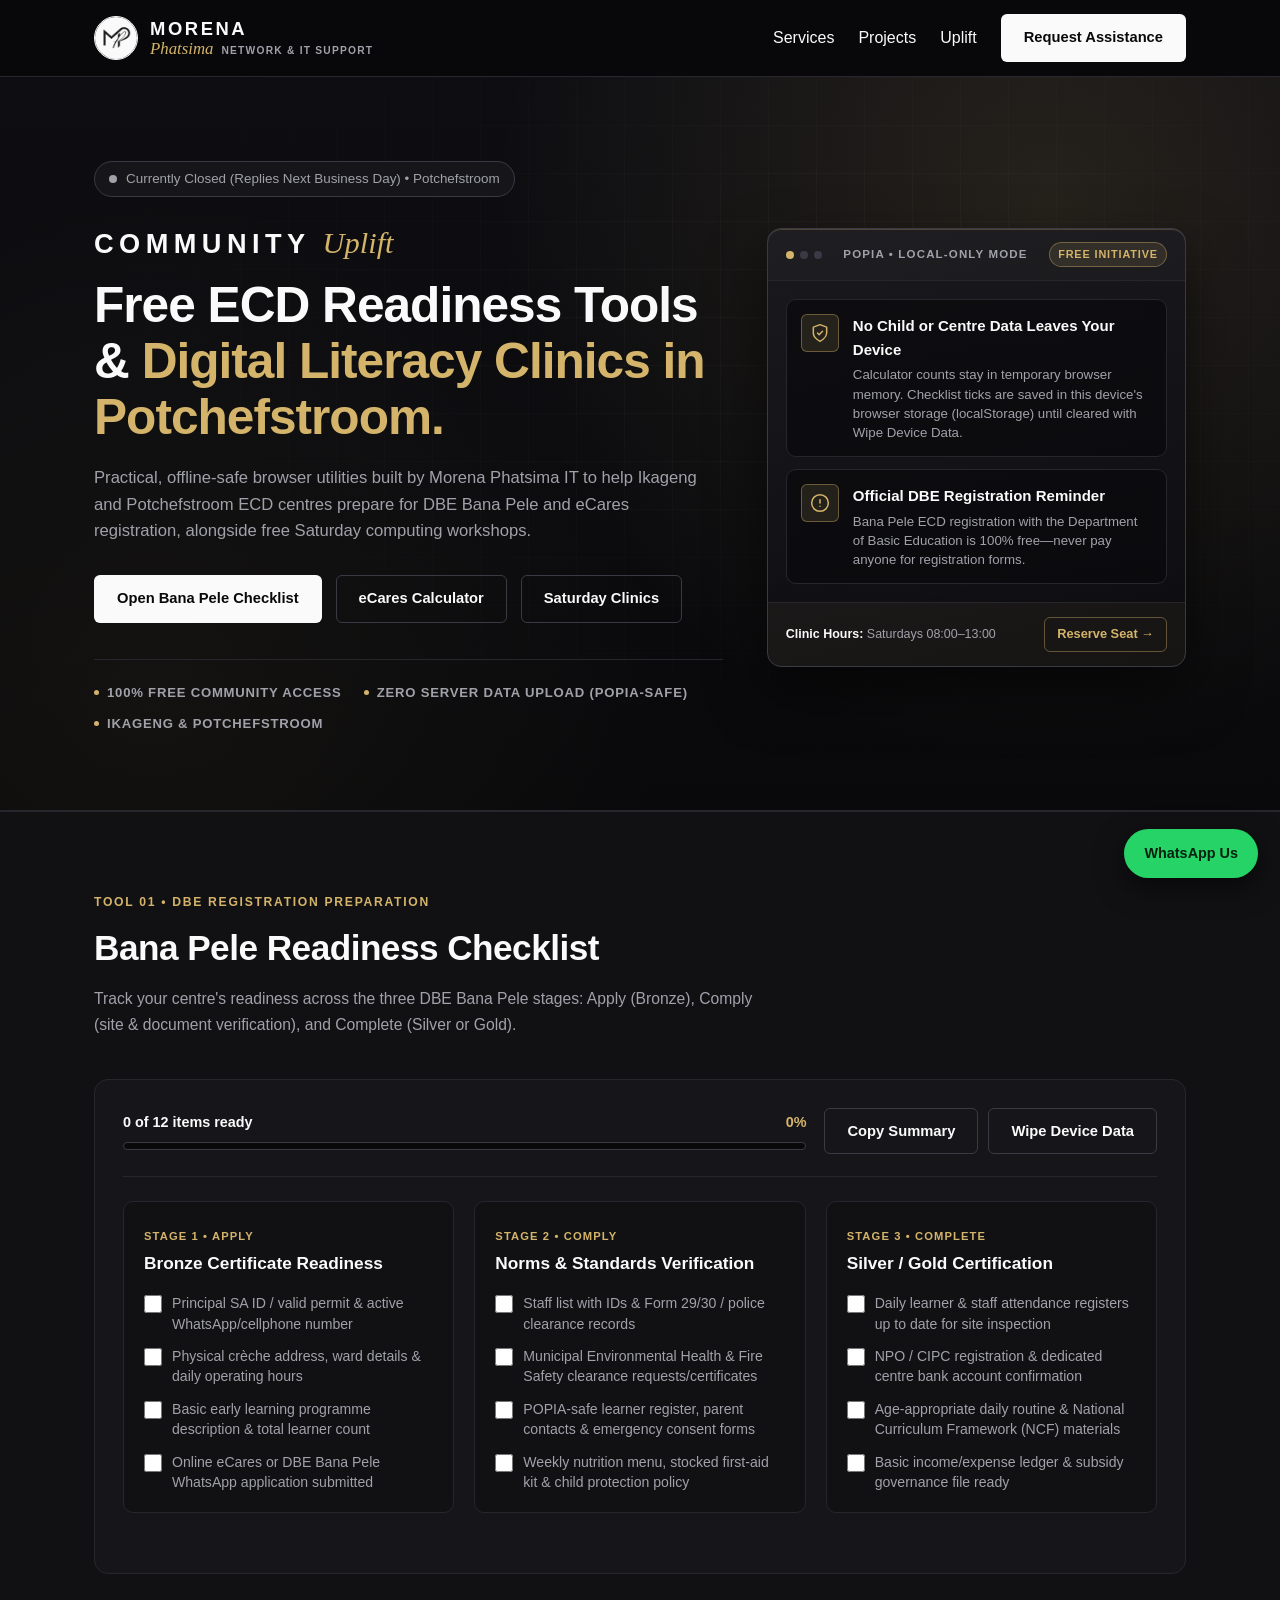
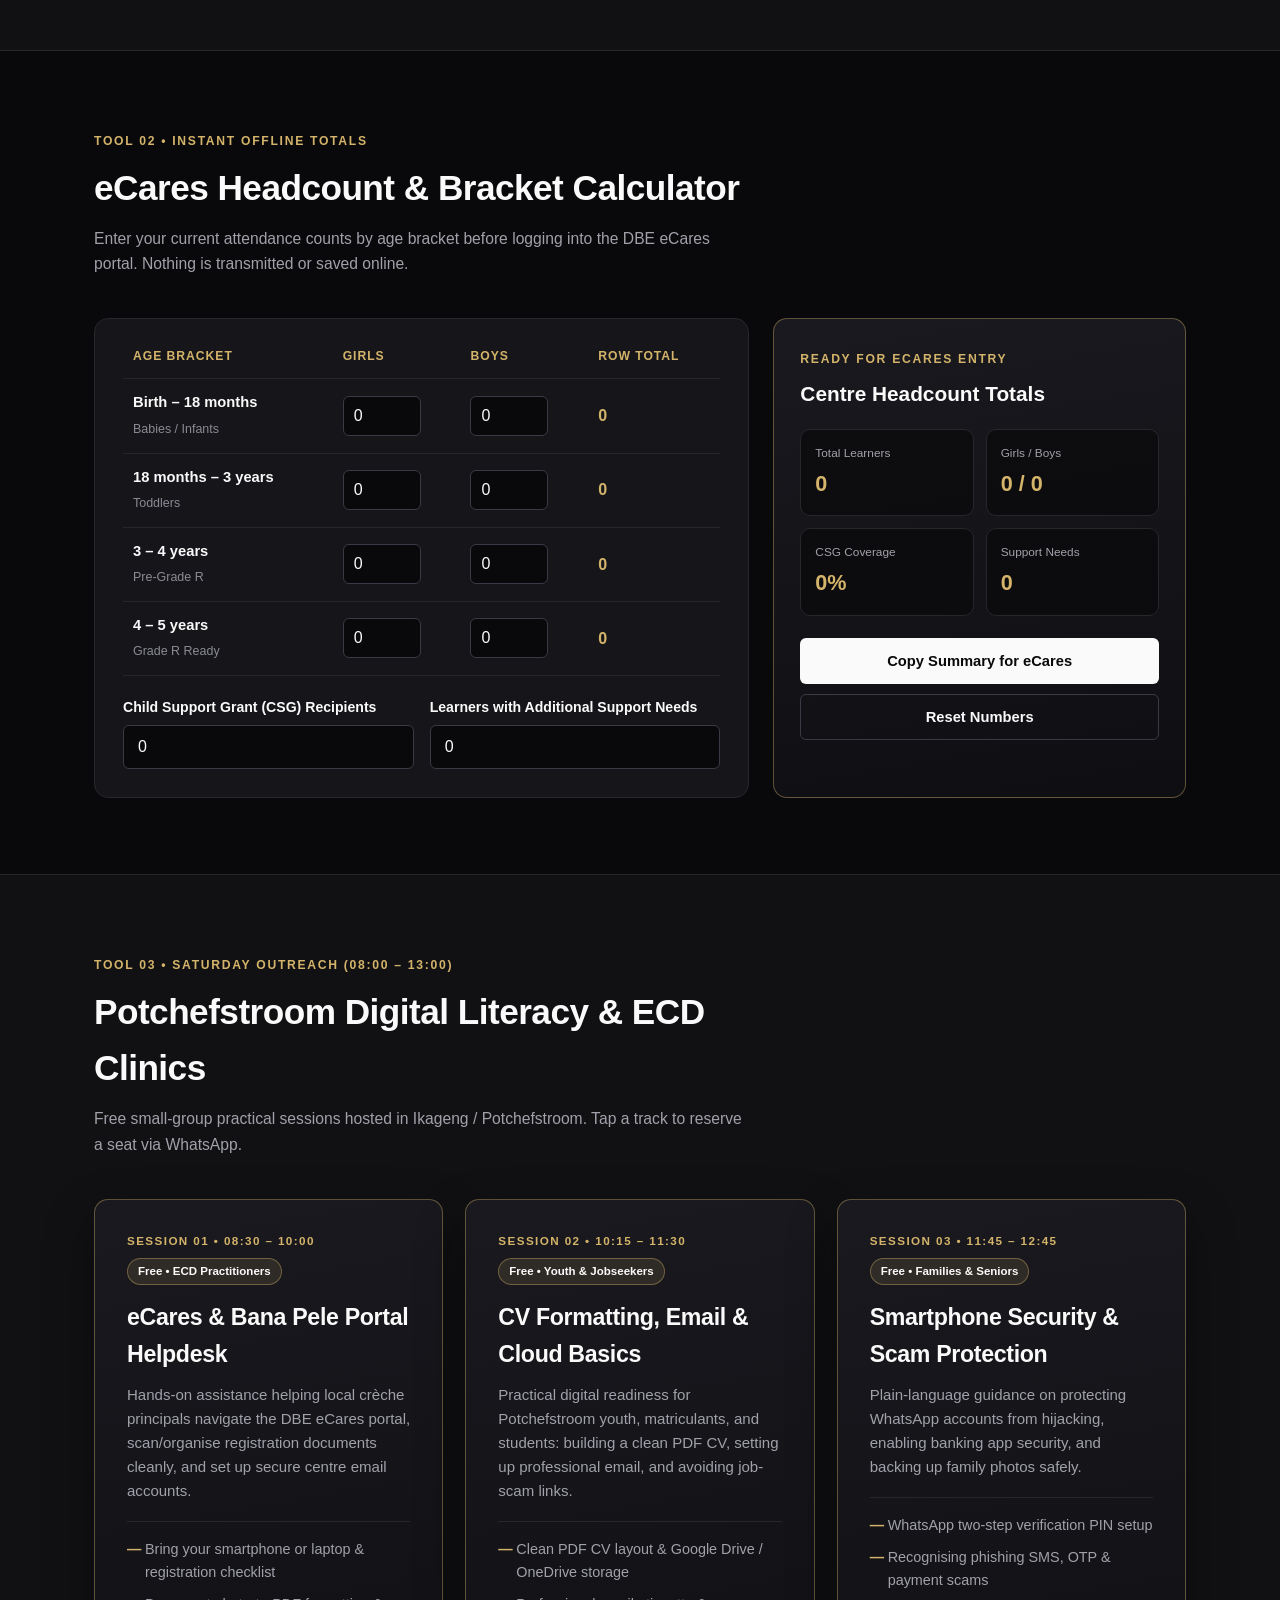
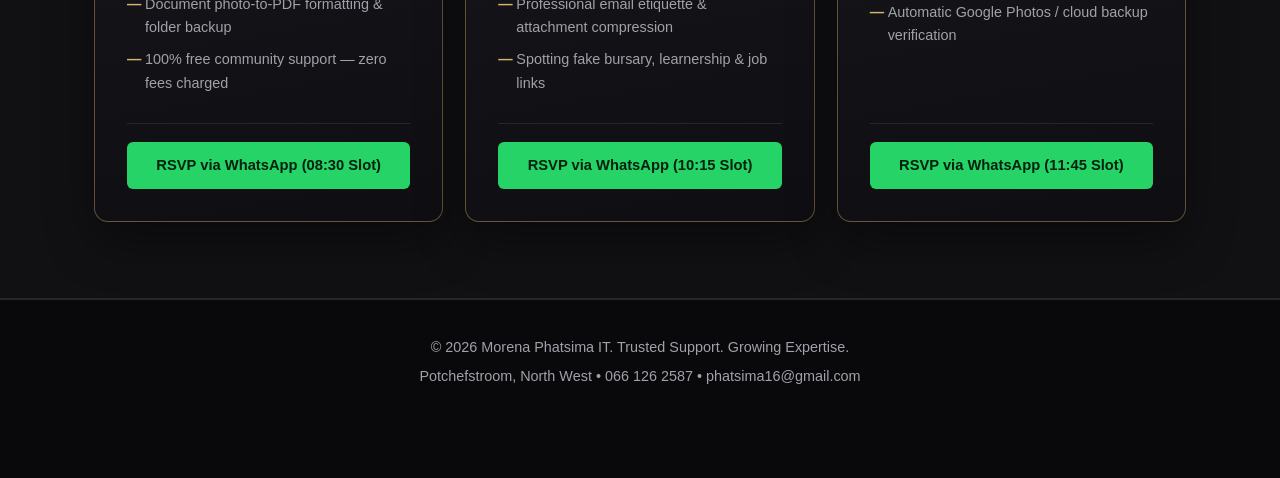
==== commit e739d131: "Launch v2 visual upgrade, Community Uplift tools, and audit fixes" ====
--- a/uplift.html
+++ b/uplift.html
@@ -6,10 +6,12 @@
   <title>Community Uplift &amp; ECD Digital Tools | Morena Phatsima IT Potchefstroom</title>
   <meta name="description" content="Free Bana Pele readiness checklist, eCares headcount calculator, and Saturday digital literacy clinic RSVPs for Potchefstroom and Ikageng ECD practitioners and youth." />
   <meta name="theme-color" content="#09090b" />
+  <link rel="canonical" href="https://morenaphatsimait.co.za/uplift.html" />
   <meta property="og:type" content="website" />
+  <meta property="og:url" content="https://morenaphatsimait.co.za/uplift.html" />
   <meta property="og:title" content="Community Uplift &amp; ECD Digital Tools | Morena Phatsima IT" />
   <meta property="og:description" content="Zero-storage Bana Pele readiness checklist, eCares headcount calculator, and free Saturday digital clinics in Potchefstroom." />
-  <meta property="og:image" content="assets/brand/mp-cover-banner.jpeg" />
+  <meta property="og:image" content="https://morenaphatsimait.co.za/assets/brand/mp-cover-banner.jpeg" />
   <link rel="icon" type="image/jpeg" href="assets/brand/mp-logo-square.jpeg" />
   <link rel="stylesheet" href="css/styles.css" />
 </head>
@@ -45,9 +47,9 @@
         aria-controls="primaryNav"
         aria-label="Open navigation menu"
       >
-        <span class="nav-toggle-bar"></span>
-        <span class="nav-toggle-bar"></span>
-        <span class="nav-toggle-bar"></span>
+        <span class="hamburger"></span>
+        <span class="hamburger"></span>
+        <span class="hamburger"></span>
       </button>
 
       <nav class="primary-nav" id="primaryNav" aria-label="Primary Navigation">
@@ -112,7 +114,7 @@
               </div>
               <div class="console-item-text">
                 <strong>No Child or Centre Data Leaves Your Device</strong>
-                <span>All checklist ticks and headcount numbers stay strictly inside your browser memory.</span>
+                <span>Calculator counts stay in temporary browser memory. Checklist ticks are saved in this device's browser storage (localStorage) until cleared with Wipe Device Data.</span>
               </div>
             </div>
 
@@ -156,7 +158,7 @@
                 <strong id="checklistCount">0 of 12 items ready</strong>
                 <span id="checklistPercent">0%</span>
               </div>
-              <div class="progress-track" role="progressbar" aria-valuemin="0" aria-valuemax="100" aria-valuenow="0" id="checklistBarWrap">
+              <div class="progress-track" role="progressbar" aria-label="Bana Pele readiness progress" aria-valuemin="0" aria-valuemax="100" aria-valuenow="0" id="checklistBarWrap">
                 <div class="progress-fill" id="checklistBar"></div>
               </div>
             </div>
--- a/css/styles.css
+++ b/css/styles.css
@@ -17,7 +17,7 @@
   /* Brand Typography & Accents */
   --text-primary: #fafafa;
   --text-secondary: #a1a1aa;
-  --text-muted: #71717a;
+  --text-muted: #8a8a94;
 
   --champagne: #d4b46a;
   --champagne-soft: rgba(212, 180, 106, 0.12);
@@ -625,166 +625,6 @@
   }
 }
 
-/* Hero Dispatch & Capability Console */
-.hero-console {
-  background: linear-gradient(165deg, rgba(25, 25, 31, 0.94) 0%, rgba(13, 13, 16, 0.98) 100%);
-  border: 1px solid var(--border-strong);
-  border-radius: var(--radius-lg);
-  box-shadow:
-    0 24px 56px rgba(0, 0, 0, 0.55),
-    inset 0 1px 0 rgba(212, 180, 106, 0.25);
-  overflow: hidden;
-}
-
-.console-header {
-  display: flex;
-  align-items: center;
-  justify-content: space-between;
-  gap: 10px;
-  padding: 13px 18px;
-  background: rgba(255, 255, 255, 0.02);
-  border-bottom: 1px solid var(--border-subtle);
-}
-
-.console-dots {
-  display: flex;
-  gap: 6px;
-}
-
-.console-dots span {
-  width: 8px;
-  height: 8px;
-  border-radius: 50%;
-  background: var(--border-strong);
-}
-
-.console-dots span:first-child {
-  background: var(--champagne);
-}
-
-.console-location {
-  font-size: 0.72rem;
-  font-weight: 700;
-  letter-spacing: 0.1em;
-  color: var(--text-secondary);
-}
-
-.console-badge {
-  font-size: 0.68rem;
-  font-weight: 700;
-  letter-spacing: 0.08em;
-  padding: 3px 8px;
-  border-radius: 999px;
-  color: var(--champagne);
-  background: var(--champagne-soft);
-  border: 1px solid var(--champagne-border);
-}
-
-.console-body {
-  padding: 18px;
-  display: grid;
-  gap: 12px;
-}
-
-.console-item {
-  display: flex;
-  align-items: flex-start;
-  gap: 14px;
-  padding: 14px;
-  border-radius: var(--radius-md);
-  background: rgba(9, 9, 11, 0.65);
-  border: 1px solid var(--border-subtle);
-  transition: border-color var(--transition), transform var(--transition);
-}
-
-.console-item:hover {
-  border-color: var(--champagne-border);
-  transform: translateY(-1px);
-}
-
-.console-icon {
-  width: 38px;
-  height: 38px;
-  border-radius: var(--radius-sm);
-  display: grid;
-  place-items: center;
-  flex-shrink: 0;
-  color: var(--champagne);
-  background: var(--champagne-soft);
-  border: 1px solid var(--champagne-border);
-}
-
-.console-item-text {
-  display: grid;
-  gap: 3px;
-}
-
-.console-item-text strong {
-  font-size: 0.94rem;
-  font-weight: 700;
-  color: var(--text-primary);
-}
-
-.console-item-text span {
-  font-size: 0.83rem;
-  line-height: 1.45;
-  color: var(--text-secondary);
-}
-
-.console-footer {
-  display: flex;
-  align-items: center;
-  justify-content: space-between;
-  gap: 12px;
-  padding: 14px 18px;
-  background: rgba(212, 180, 106, 0.05);
-  border-top: 1px solid var(--border-subtle);
-}
-
-.console-hours {
-  display: flex;
-  flex-wrap: wrap;
-  gap: 6px 14px;
-  font-size: 0.78rem;
-  color: var(--text-secondary);
-}
-
-.console-hours strong {
-  color: var(--text-primary);
-}
-
-.console-trigger {
-  background: none;
-  border: 1px solid var(--champagne-border);
-  color: var(--champagne);
-  font-size: 0.8rem;
-  font-weight: 700;
-  padding: 6px 12px;
-  border-radius: var(--radius-sm);
-  cursor: pointer;
-  white-space: nowrap;
-  transition: background-color var(--transition), color var(--transition);
-}
-
-.console-trigger:hover {
-  background: var(--champagne);
-  color: #09090b;
-}
-
-@media (max-width: 960px) {
-  .hero-grid {
-    grid-template-columns: 1fr;
-    gap: 32px;
-  }
-}
-
-@media (max-width: 480px) {
-  .console-header,
-  .console-footer {
-    flex-wrap: wrap;
-  }
-}
-
 /* ==========================================================================
    Sections & Headings
    ========================================================================== */
@@ -885,7 +725,7 @@
   color: var(--champagne);
 }
 
-.match-card h3 {
+.match-quote {
   font-size: 1rem;
   font-weight: 600;
   line-height: 1.48;
@@ -1108,6 +948,7 @@
 
 /* ==========================================================================
    Projects & Products
+   ========================================================================== */
 
 .work-grid {
   display: grid;
@@ -1649,6 +1490,10 @@
   align-items: start;
 }
 
+.calc-layout > * {
+  min-width: 0;
+}
+
 .calc-table-wrap {
   overflow-x: auto;
 }
@@ -1757,7 +1602,7 @@
 
 @media (max-width: 900px) {
   .calc-layout {
-    grid-template-columns: 1fr;
+    grid-template-columns: minmax(0, 1fr);
   }
 }
 
